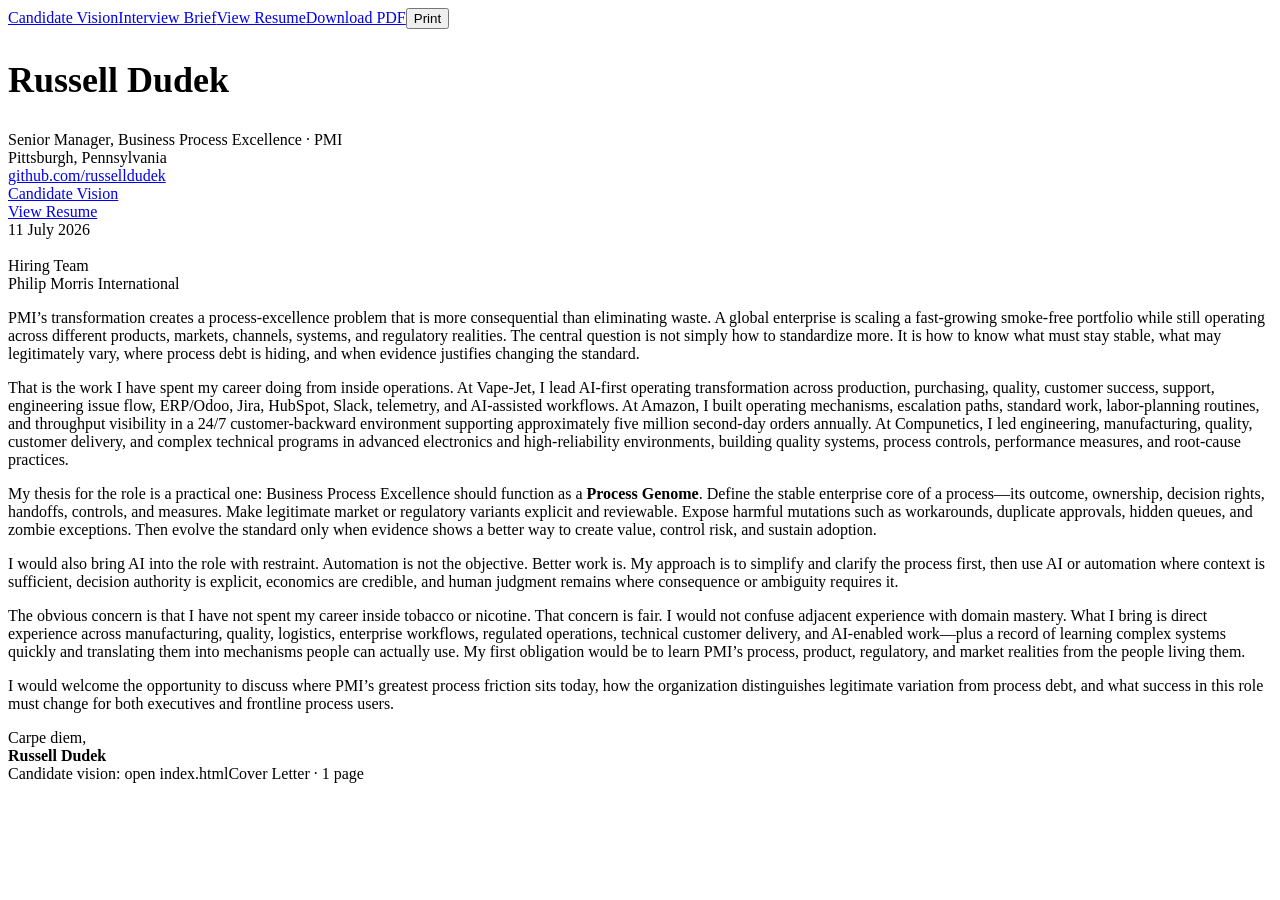
==== cover-letter.html @ a08495db "Add cover letter route" ====
<!DOCTYPE html>
<html lang="en"><head><meta charset="utf-8"/><meta content="width=device-width,initial-scale=1" name="viewport"/><title>Russell Dudek | Cover Letter for PMI</title><link href="styles.css" rel="stylesheet"/><meta content="PMI – Business Process Excellence" name="campaign-chat-name"/><meta content="https://github.com/russelldudek/PhilipMorris" name="campaign-repository"/><meta content="https://join.pmicareers.com/gb/en/job/PMIPMIGB29082EXTERNALENGB/Sr-Manager-Business-Process-Excellence?utm_source=linkedin&amp;utm_medium=phenom-feeds" name="canonical-job-posting"/><meta content="A4" name="print-page-size"/></head><body><div class="document-shell"><nav aria-label="Document actions and navigation" class="doc-nav"><a href="index.html">Candidate Vision</a><a href="interview-brief.html">Interview Brief</a><a class="doc-action reciprocal" href="resume.html">View Resume</a><a class="doc-action primary" download="" href="docs/Russell-Dudek-PMI-Cover-Letter.pdf">Download PDF</a><button class="doc-action" onclick="window.print()" type="button">Print</button></nav><section class="page"><header class="resume-head"><div><h1 style="font-size:27pt">Russell Dudek</h1><div class="identity">Senior Manager, Business Process Excellence · PMI</div></div><div class="contact">Pittsburgh, Pennsylvania<br/><a href="https://github.com/russelldudek">github.com/russelldudek</a><br/><a href="index.html">Candidate Vision</a><br/><a href="resume.html">View Resume</a></div></header><div class="letter-meta">11 July 2026<br/><br/>Hiring Team<br/>Philip Morris International</div><div class="letter-body"><p>PMI’s transformation creates a process-excellence problem that is more consequential than eliminating waste. A global enterprise is scaling a fast-growing smoke-free portfolio while still operating across different products, markets, channels, systems, and regulatory realities. The central question is not simply how to standardize more. It is how to know what must stay stable, what may legitimately vary, where process debt is hiding, and when evidence justifies changing the standard.</p><p>That is the work I have spent my career doing from inside operations. At Vape-Jet, I lead AI-first operating transformation across production, purchasing, quality, customer success, support, engineering issue flow, ERP/Odoo, Jira, HubSpot, Slack, telemetry, and AI-assisted workflows. At Amazon, I built operating mechanisms, escalation paths, standard work, labor-planning routines, and throughput visibility in a 24/7 customer-backward environment supporting approximately five million second-day orders annually. At Compunetics, I led engineering, manufacturing, quality, customer delivery, and complex technical programs in advanced electronics and high-reliability environments, building quality systems, process controls, performance measures, and root-cause practices.</p><p>My thesis for the role is a practical one: Business Process Excellence should function as a <strong>Process Genome</strong>. Define the stable enterprise core of a process—its outcome, ownership, decision rights, handoffs, controls, and measures. Make legitimate market or regulatory variants explicit and reviewable. Expose harmful mutations such as workarounds, duplicate approvals, hidden queues, and zombie exceptions. Then evolve the standard only when evidence shows a better way to create value, control risk, and sustain adoption.</p><p>I would also bring AI into the role with restraint. Automation is not the objective. Better work is. My approach is to simplify and clarify the process first, then use AI or automation where context is sufficient, decision authority is explicit, economics are credible, and human judgment remains where consequence or ambiguity requires it.</p><p>The obvious concern is that I have not spent my career inside tobacco or nicotine. That concern is fair. I would not confuse adjacent experience with domain mastery. What I bring is direct experience across manufacturing, quality, logistics, enterprise workflows, regulated operations, technical customer delivery, and AI-enabled work—plus a record of learning complex systems quickly and translating them into mechanisms people can actually use. My first obligation would be to learn PMI’s process, product, regulatory, and market realities from the people living them.</p><p>I would welcome the opportunity to discuss where PMI’s greatest process friction sits today, how the organization distinguishes legitimate variation from process debt, and what success in this role must change for both executives and frontline process users.</p></div><div class="letter-sign">Carpe diem,<br/><strong>Russell Dudek</strong></div><div class="page-foot"><span>Candidate vision: open index.html</span><span>Cover Letter · 1 page</span></div></section></div></body></html>
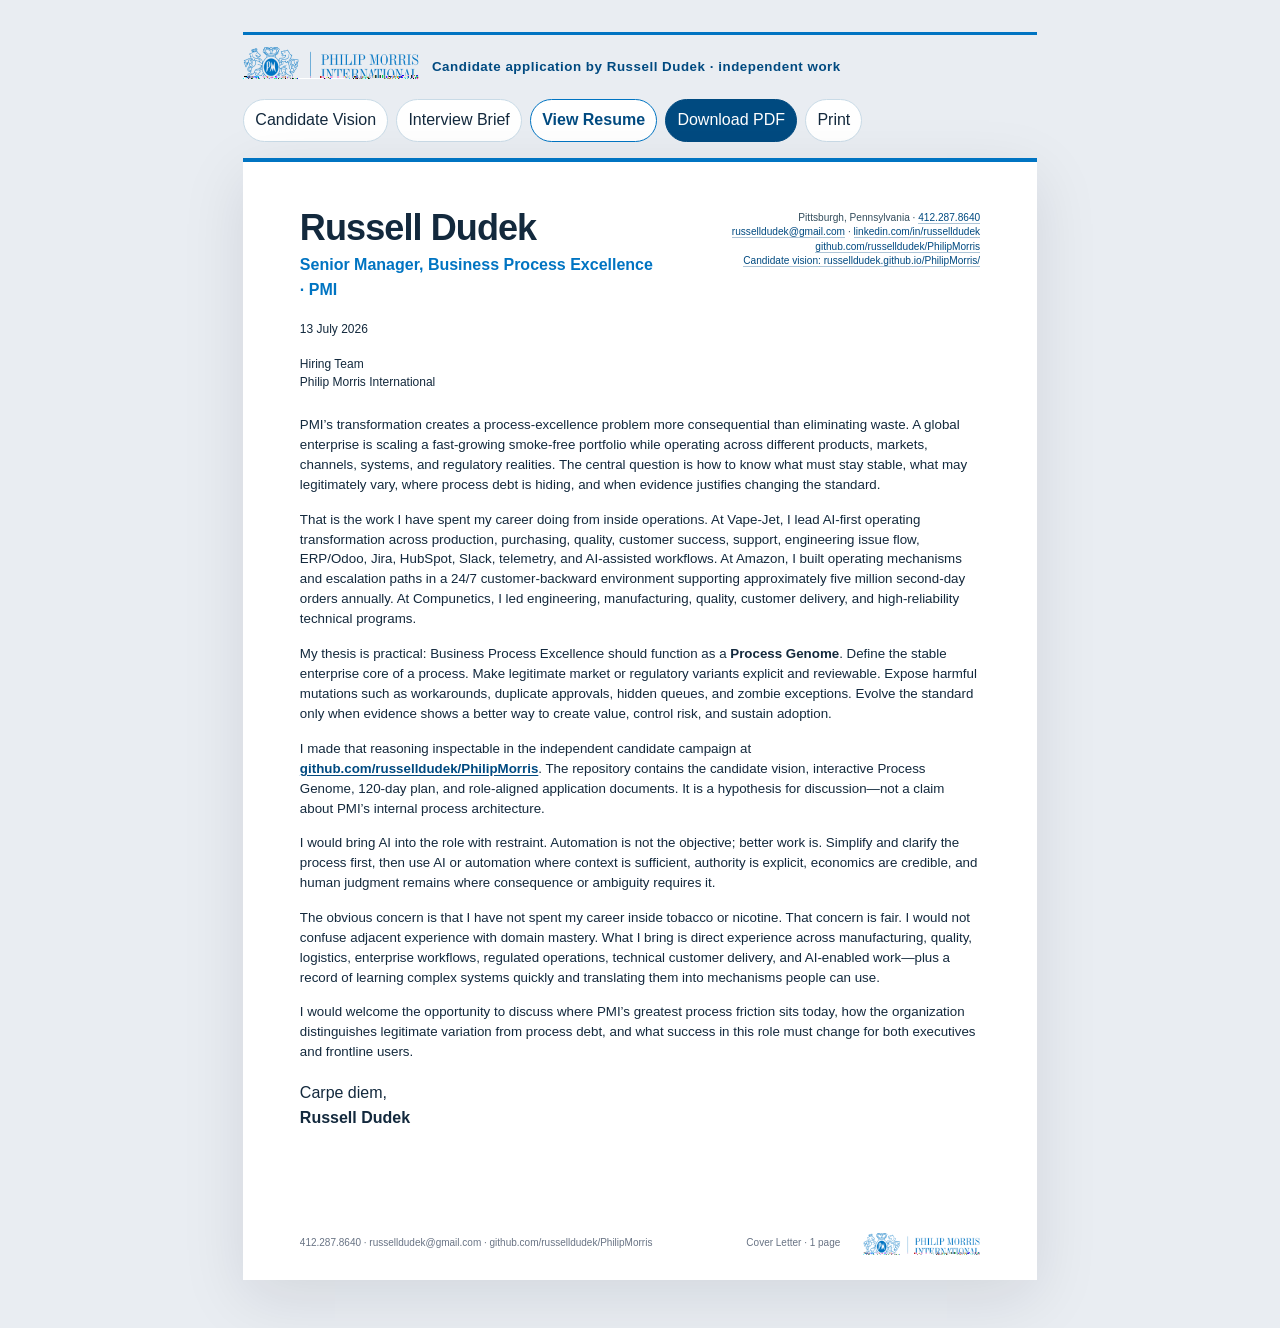
==== commit 4fcf607b: "Add verified contact and campaign repository to cover letter" ====
--- a/cover-letter.html
+++ b/cover-letter.html
@@ -1,2 +1,48 @@
 <!DOCTYPE html>
-<html lang="en"><head><meta charset="utf-8"/><meta content="width=device-width,initial-scale=1" name="viewport"/><title>Russell Dudek | Cover Letter for PMI</title><link href="styles.css" rel="stylesheet"/><meta content="PMI – Business Process Excellence" name="campaign-chat-name"/><meta content="https://github.com/russelldudek/PhilipMorris" name="campaign-repository"/><meta content="https://join.pmicareers.com/gb/en/job/PMIPMIGB29082EXTERNALENGB/Sr-Manager-Business-Process-Excellence?utm_source=linkedin&amp;utm_medium=phenom-feeds" name="canonical-job-posting"/><meta content="A4" name="print-page-size"/></head><body><div class="document-shell"><nav aria-label="Document actions and navigation" class="doc-nav"><a href="index.html">Candidate Vision</a><a href="interview-brief.html">Interview Brief</a><a class="doc-action reciprocal" href="resume.html">View Resume</a><a class="doc-action primary" download="" href="docs/Russell-Dudek-PMI-Cover-Letter.pdf">Download PDF</a><button class="doc-action" onclick="window.print()" type="button">Print</button></nav><section class="page"><header class="resume-head"><div><h1 style="font-size:27pt">Russell Dudek</h1><div class="identity">Senior Manager, Business Process Excellence · PMI</div></div><div class="contact">Pittsburgh, Pennsylvania<br/><a href="https://github.com/russelldudek">github.com/russelldudek</a><br/><a href="index.html">Candidate Vision</a><br/><a href="resume.html">View Resume</a></div></header><div class="letter-meta">11 July 2026<br/><br/>Hiring Team<br/>Philip Morris International</div><div class="letter-body"><p>PMI’s transformation creates a process-excellence problem that is more consequential than eliminating waste. A global enterprise is scaling a fast-growing smoke-free portfolio while still operating across different products, markets, channels, systems, and regulatory realities. The central question is not simply how to standardize more. It is how to know what must stay stable, what may legitimately vary, where process debt is hiding, and when evidence justifies changing the standard.</p><p>That is the work I have spent my career doing from inside operations. At Vape-Jet, I lead AI-first operating transformation across production, purchasing, quality, customer success, support, engineering issue flow, ERP/Odoo, Jira, HubSpot, Slack, telemetry, and AI-assisted workflows. At Amazon, I built operating mechanisms, escalation paths, standard work, labor-planning routines, and throughput visibility in a 24/7 customer-backward environment supporting approximately five million second-day orders annually. At Compunetics, I led engineering, manufacturing, quality, customer delivery, and complex technical programs in advanced electronics and high-reliability environments, building quality systems, process controls, performance measures, and root-cause practices.</p><p>My thesis for the role is a practical one: Business Process Excellence should function as a <strong>Process Genome</strong>. Define the stable enterprise core of a process—its outcome, ownership, decision rights, handoffs, controls, and measures. Make legitimate market or regulatory variants explicit and reviewable. Expose harmful mutations such as workarounds, duplicate approvals, hidden queues, and zombie exceptions. Then evolve the standard only when evidence shows a better way to create value, control risk, and sustain adoption.</p><p>I would also bring AI into the role with restraint. Automation is not the objective. Better work is. My approach is to simplify and clarify the process first, then use AI or automation where context is sufficient, decision authority is explicit, economics are credible, and human judgment remains where consequence or ambiguity requires it.</p><p>The obvious concern is that I have not spent my career inside tobacco or nicotine. That concern is fair. I would not confuse adjacent experience with domain mastery. What I bring is direct experience across manufacturing, quality, logistics, enterprise workflows, regulated operations, technical customer delivery, and AI-enabled work—plus a record of learning complex systems quickly and translating them into mechanisms people can actually use. My first obligation would be to learn PMI’s process, product, regulatory, and market realities from the people living them.</p><p>I would welcome the opportunity to discuss where PMI’s greatest process friction sits today, how the organization distinguishes legitimate variation from process debt, and what success in this role must change for both executives and frontline process users.</p></div><div class="letter-sign">Carpe diem,<br/><strong>Russell Dudek</strong></div><div class="page-foot"><span>Candidate vision: open index.html</span><span>Cover Letter · 1 page</span></div></section></div></body></html>
+<html lang="en">
+<head>
+  <meta charset="utf-8">
+  <meta name="viewport" content="width=device-width,initial-scale=1">
+  <title>Russell Dudek | Cover Letter for PMI</title>
+  <link href="styles.css" rel="stylesheet">
+  <meta name="campaign-chat-name" content="PMI – Business Process Excellence">
+  <meta name="campaign-repository" content="https://github.com/russelldudek/PhilipMorris">
+  <meta name="canonical-job-posting" content="https://join.pmicareers.com/gb/en/job/PMIPMIGB29082EXTERNALENGB/Sr-Manager-Business-Process-Excellence?utm_source=linkedin&amp;utm_medium=phenom-feeds">
+  <meta name="print-page-size" content="A4">
+</head>
+<body>
+<div class="document-shell">
+  <nav aria-label="Document actions and navigation" class="doc-nav has-dom-lockup">
+    <span class="doc-company-lockup"><img src="assets/brand/pmi-wordmark.png" alt="Philip Morris International"><small>Candidate application by Russell Dudek · independent work</small></span>
+    <a href="index.html">Candidate Vision</a>
+    <a href="interview-brief.html">Interview Brief</a>
+    <a class="doc-action reciprocal" href="resume.html">View Resume</a>
+    <a class="doc-action primary" download href="docs/Russell-Dudek-PMI-Cover-Letter.pdf">Download PDF</a>
+    <button class="doc-action" onclick="window.print()" type="button">Print</button>
+  </nav>
+  <section class="page cover-letter-page">
+    <header class="resume-head">
+      <div><h1 style="font-size:27pt">Russell Dudek</h1><div class="identity">Senior Manager, Business Process Excellence · PMI</div></div>
+      <div class="contact">
+        Pittsburgh, Pennsylvania · <a href="tel:+14122878640">412.287.8640</a><br>
+        <a href="mailto:russelldudek@gmail.com">russelldudek@gmail.com</a> · <a href="https://www.linkedin.com/in/russelldudek">linkedin.com/in/russelldudek</a><br>
+        <a href="https://github.com/russelldudek/PhilipMorris">github.com/russelldudek/PhilipMorris</a><br>
+        <a href="https://russelldudek.github.io/PhilipMorris/">Candidate vision: russelldudek.github.io/PhilipMorris/</a>
+      </div>
+    </header>
+    <div class="letter-meta">13 July 2026<br><br>Hiring Team<br>Philip Morris International</div>
+    <div class="letter-body">
+      <p>PMI’s transformation creates a process-excellence problem more consequential than eliminating waste. A global enterprise is scaling a fast-growing smoke-free portfolio while operating across different products, markets, channels, systems, and regulatory realities. The central question is how to know what must stay stable, what may legitimately vary, where process debt is hiding, and when evidence justifies changing the standard.</p>
+      <p>That is the work I have spent my career doing from inside operations. At Vape-Jet, I lead AI-first operating transformation across production, purchasing, quality, customer success, support, engineering issue flow, ERP/Odoo, Jira, HubSpot, Slack, telemetry, and AI-assisted workflows. At Amazon, I built operating mechanisms and escalation paths in a 24/7 customer-backward environment supporting approximately five million second-day orders annually. At Compunetics, I led engineering, manufacturing, quality, customer delivery, and high-reliability technical programs.</p>
+      <p>My thesis is practical: Business Process Excellence should function as a <strong>Process Genome</strong>. Define the stable enterprise core of a process. Make legitimate market or regulatory variants explicit and reviewable. Expose harmful mutations such as workarounds, duplicate approvals, hidden queues, and zombie exceptions. Evolve the standard only when evidence shows a better way to create value, control risk, and sustain adoption.</p>
+      <p>I made that reasoning inspectable in the independent candidate campaign at <a href="https://github.com/russelldudek/PhilipMorris">github.com/russelldudek/PhilipMorris</a>. The repository contains the candidate vision, interactive Process Genome, 120-day plan, and role-aligned application documents. It is a hypothesis for discussion—not a claim about PMI’s internal process architecture.</p>
+      <p>I would bring AI into the role with restraint. Automation is not the objective; better work is. Simplify and clarify the process first, then use AI or automation where context is sufficient, authority is explicit, economics are credible, and human judgment remains where consequence or ambiguity requires it.</p>
+      <p>The obvious concern is that I have not spent my career inside tobacco or nicotine. That concern is fair. I would not confuse adjacent experience with domain mastery. What I bring is direct experience across manufacturing, quality, logistics, enterprise workflows, regulated operations, technical customer delivery, and AI-enabled work—plus a record of learning complex systems quickly and translating them into mechanisms people can use.</p>
+      <p>I would welcome the opportunity to discuss where PMI’s greatest process friction sits today, how the organization distinguishes legitimate variation from process debt, and what success in this role must change for both executives and frontline users.</p>
+    </div>
+    <div class="letter-sign">Carpe diem,<br><strong>Russell Dudek</strong></div>
+    <div class="page-foot"><span>412.287.8640 · russelldudek@gmail.com · github.com/russelldudek/PhilipMorris</span><span>Cover Letter · 1 page</span></div>
+  </section>
+</div>
+</body>
+</html>
--- a/styles.css
+++ b/styles.css
@@ -0,0 +1,8 @@
+@import url("brand-tokens.css");
+@import url("styles-document.css");
+@import url("styles-campaign-core.css");
+@import url("styles-campaign-sections.css");
+@import url("styles-artifact.css");
+@import url("brand-overrides.css");
+@import url("visual-qa.css");
+@media print{.doc-nav{display:none!important}}
